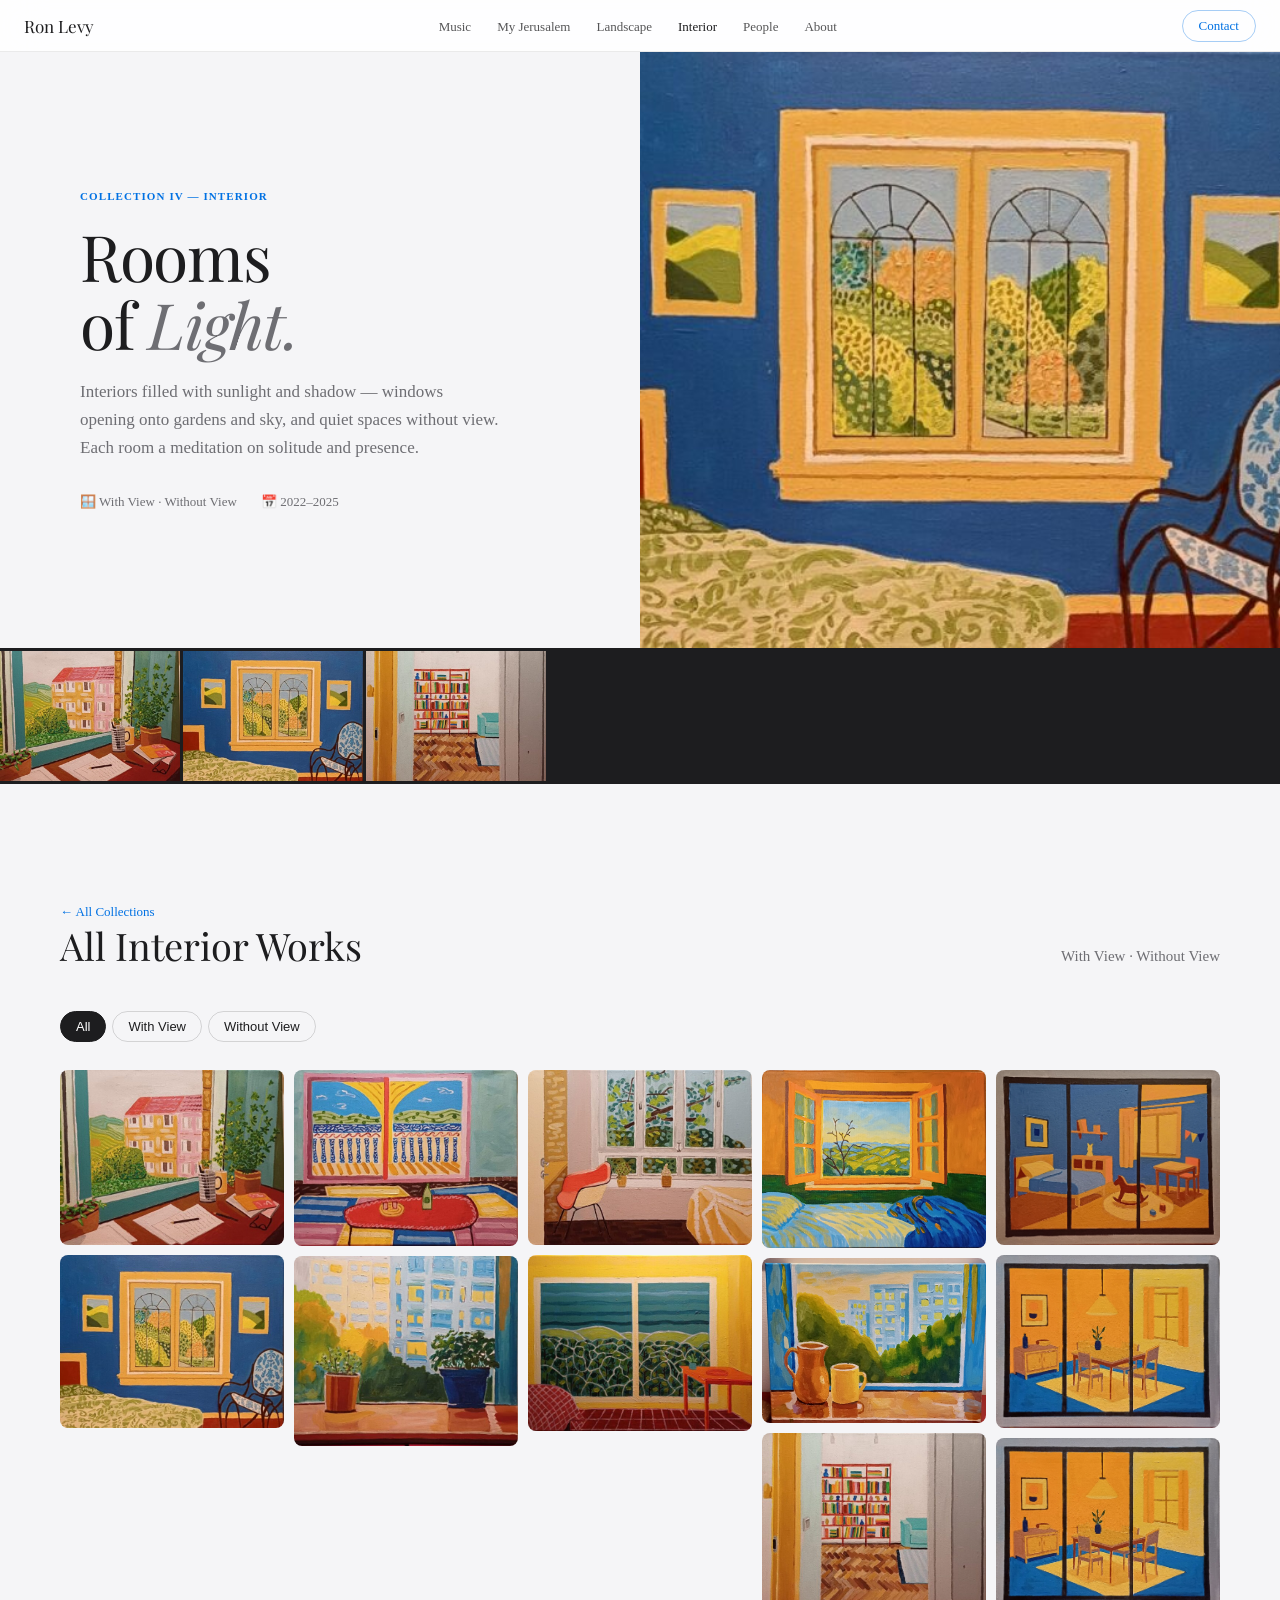
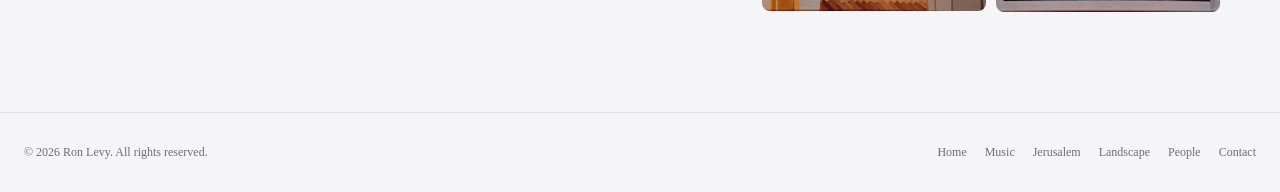
==== interior.html @ a3320984 "Add files via upload" ====
<!DOCTYPE html>
<html lang="en">
<head>
  <meta charset="UTF-8">
  <meta name="viewport" content="width=device-width, initial-scale=1.0">
  <title>Interior — Ron Levy Paintings</title>
  <link rel="preconnect" href="https://fonts.googleapis.com">
  <link href="https://fonts.googleapis.com/css2?family=Playfair+Display:ital,wght@0,400;0,500;1,400&display=swap" rel="stylesheet">
  <link rel="stylesheet" href="collection.css">
</head>
<body>

<nav>
  <a href="index.html" class="nav-logo">Ron Levy</a>
  <ul class="nav-links">
    <li><a href="music.html">Music</a></li>
    <li><a href="jerusalem.html">My Jerusalem</a></li>
    <li><a href="landscape.html">Landscape</a></li>
    <li><a href="interior.html" class="active">Interior</a></li>
    <li><a href="people.html">People</a></li>
    <li><a href="index.html#about">About</a></li>
  </ul>
  <a href="index.html#contact" class="nav-cta">Contact</a>
</nav>

<section class="col-hero">
  <div class="col-hero-left">
    <p class="col-hero-eyebrow reveal">Collection IV — Interior</p>
    <h1 class="col-hero-h1 reveal">Rooms<br>of <em>Light.</em></h1>
    <p class="col-hero-desc reveal">Interiors filled with sunlight and shadow — windows opening onto gardens and sky, and quiet spaces without view. Each room a meditation on solitude and presence.</p>
    <div class="col-hero-meta reveal">
      <span>🪟 With View · Without View</span>
      <span>📅 2022–2025</span>
    </div>
  </div>
  <div class="col-hero-right" id="heroRight">
    <img src="Ron%20Levy%20%E2%80%94%20Paintings_files/Interior-with-view-5-1024x790-640x480.jpeg" alt="Interior with View V">
    <img src="Ron%20Levy%20%E2%80%94%20Paintings_files/Interior-with-view-6-1024x802-640x480.jpeg" alt="Interior with View VI">
    <img src="Ron%20Levy%20%E2%80%94%20Paintings_files/Interior-without-view-1024x814-640x480.jpeg" alt="Interior without View">
  </div>
</section>

<div class="banner-strip">
  <div class="banner-strip-item" onclick="lbOpenByIdx(0)"><img src="Ron%20Levy%20%E2%80%94%20Paintings_files/Interior-with-view-6-1024x802-640x480.jpeg" alt="With View I"></div>
  <div class="banner-strip-item" onclick="lbOpenByIdx(1)"><img src="Ron%20Levy%20%E2%80%94%20Paintings_files/Interior-with-view-5-1024x790-640x480.jpeg" alt="With View II"></div>
  <div class="banner-strip-item" onclick="lbOpenByIdx(6)"><img src="Ron%20Levy%20%E2%80%94%20Paintings_files/Interior-without-view-1024x814-640x480.jpeg" alt="Without View"></div>
</div>

<section class="gallery-sec">
  <div class="back-bar">
    <a href="index.html" class="back-link">← All Collections</a>
  </div>
  <div class="gallery-header">
    <h2 class="reveal">All Interior Works</h2>
    <p class="reveal">With View · Without View</p>
  </div>

  <div class="tabs">
    <button class="tab on" onclick="filter('all',this)">All</button>
    <button class="tab" onclick="filter('withview',this)">With View</button>
    <button class="tab" onclick="filter('withoutview',this)">Without View</button>
  </div>

  <div class="g-grid" id="gallery">

    <!-- WITH VIEW (6) -->
    <div class="gi" data-cat="withview" onclick="lbOpen(this)">
      <img src="Ron%20Levy%20%E2%80%94%20Paintings_files/Interior-with-view-6-1024x802-640x480.jpeg"
           data-full="Ron%20Levy%20%E2%80%94%20Paintings_files/Interior-with-view-6-1024x802-640x480.jpeg"
           alt="Interior with View I" loading="lazy">
      <div class="gi-cap">Interior with View I</div>
    </div>
    <div class="gi" data-cat="withview" onclick="lbOpen(this)">
      <img src="Ron%20Levy%20%E2%80%94%20Paintings_files/Interior-with-view-5-1024x790-640x480.jpeg"
           data-full="Ron%20Levy%20%E2%80%94%20Paintings_files/Interior-with-view-5-1024x790-640x480.jpeg"
           alt="Interior with View II" loading="lazy">
      <div class="gi-cap">Interior with View II</div>
    </div>
    <div class="gi" data-cat="withview" onclick="lbOpen(this)">
      <img src="Ron%20Levy%20%E2%80%94%20Paintings_files/Interior-with-view-4-1024x805-640x480.jpeg"
           data-full="Ron%20Levy%20%E2%80%94%20Paintings_files/Interior-with-view-4-1024x805-640x480.jpeg"
           alt="Interior with View III" loading="lazy">
      <div class="gi-cap">Interior with View III</div>
    </div>
    <div class="gi" data-cat="withview" onclick="lbOpen(this)">
      <img src="Ron%20Levy%20%E2%80%94%20Paintings_files/Interior-with-view-3-1024x869-640x480.jpeg"
           data-full="Ron%20Levy%20%E2%80%94%20Paintings_files/Interior-with-view-3-1024x869-640x480.jpeg"
           alt="Interior with View IV" loading="lazy">
      <div class="gi-cap">Interior with View IV</div>
    </div>
    <div class="gi" data-cat="withview" onclick="lbOpen(this)">
      <img src="Ron%20Levy%20%E2%80%94%20Paintings_files/Interior-with-view-2-1024x802-640x480.jpeg"
           data-full="Ron%20Levy%20%E2%80%94%20Paintings_files/Interior-with-view-2-1024x802-640x480.jpeg"
           alt="Interior with View V" loading="lazy">
      <div class="gi-cap">Interior with View V</div>
    </div>
    <div class="gi" data-cat="withview" onclick="lbOpen(this)">
      <img src="Ron%20Levy%20%E2%80%94%20Paintings_files/Interior-with-view-1024x800-640x480.jpeg"
           data-full="Ron%20Levy%20%E2%80%94%20Paintings_files/Interior-with-view-1024x800-640x480.jpeg"
           alt="Interior with View VI" loading="lazy">
      <div class="gi-cap">Interior with View VI</div>
    </div>
    <div class="gi" data-cat="withview" onclick="lbOpen(this)">
      <img src="Ron%20Levy%20%E2%80%94%20Paintings_files/%D7%9E%D7%A2%D7%91%D7%A8%20%D7%9C%D7%97%D7%9C%D7%95%D7%9F.jpg"
           data-full="Ron%20Levy%20%E2%80%94%20Paintings_files/%D7%9E%D7%A2%D7%91%D7%A8%20%D7%9C%D7%97%D7%9C%D7%95%D7%9F.jpg"
           alt="Beyond the Window" loading="lazy">
      <div class="gi-cap">Beyond the Window</div>
    </div>
    <div class="gi" data-cat="withview" onclick="lbOpen(this)">
      <img src="Ron%20Levy%20%E2%80%94%20Paintings_files/%D7%97%D7%9C%D7%95%D7%9F%20%D7%A2%D7%9D%20%D7%A9%D7%AA%D7%99%20%D7%95%D7%90%D7%96%D7%95%D7%AA%20%D7%A6%D7%9E%D7%95%D7%93%D7%95%D7%AA.jpg"
           data-full="Ron%20Levy%20%E2%80%94%20Paintings_files/%D7%97%D7%9C%D7%95%D7%9F%20%D7%A2%D7%9D%20%D7%A9%D7%AA%D7%99%20%D7%95%D7%90%D7%96%D7%95%D7%AA%20%D7%A6%D7%9E%D7%95%D7%93%D7%95%D7%AA.jpg"
           alt="Window with Two Vases" loading="lazy">
      <div class="gi-cap">Window with Two Vases</div>
    </div>

    <!-- WITHOUT VIEW -->
    <div class="gi" data-cat="withoutview" onclick="lbOpen(this)">
      <img src="Ron%20Levy%20%E2%80%94%20Paintings_files/Interior-without-view-1024x814-640x480.jpeg"
           data-full="Ron%20Levy%20%E2%80%94%20Paintings_files/Interior-without-view-1024x814-640x480.jpeg"
           alt="Interior without View" loading="lazy">
      <div class="gi-cap">Interior without View</div>
    </div>
    <div class="gi" data-cat="withoutview" onclick="lbOpen(this)">
      <img src="Ron%20Levy%20%E2%80%94%20Paintings_files/%D7%97%D7%93%D7%A8%20%D7%99%D7%9C%D7%93%D7%99%D7%9D.jpg"
           data-full="Ron%20Levy%20%E2%80%94%20Paintings_files/%D7%97%D7%93%D7%A8%20%D7%99%D7%9C%D7%93%D7%99%D7%9D.jpg"
           alt="Children's Room" loading="lazy">
      <div class="gi-cap">Children's Room</div>
    </div>
    <div class="gi" data-cat="withoutview" onclick="lbOpen(this)">
      <img src="Ron%20Levy%20%E2%80%94%20Paintings_files/%D7%97%D7%93%D7%A8%20%D7%90%D7%95%D7%9B%D7%9C.jpg"
           data-full="Ron%20Levy%20%E2%80%94%20Paintings_files/%D7%97%D7%93%D7%A8%20%D7%90%D7%95%D7%9B%D7%9C.jpg"
           alt="Dining Room" loading="lazy">
      <div class="gi-cap">Dining Room</div>
    </div>
    <div class="gi" data-cat="withoutview" onclick="lbOpen(this)">
      <img src="Ron%20Levy%20%E2%80%94%20Paintings_files/%D7%A1%D7%9C%D7%95%D7%9F.jpg"
           data-full="Ron%20Levy%20%E2%80%94%20Paintings_files/%D7%A1%D7%9C%D7%95%D7%9F.jpg"
           alt="Living Room" loading="lazy">
      <div class="gi-cap">Living Room</div>
    </div>

  </div>
</section>

<div class="lb" id="lbBox" onclick="lbOut(event)">
  <div class="lb-inner">
    <button class="lb-x" onclick="lbClose()">×</button>
    <button class="lb-nav lb-p" onclick="lbNav(-1)">‹</button>
    <img class="lb-img" id="lbImg" src="" alt="">
    <button class="lb-nav lb-n" onclick="lbNav(1)">›</button>
    <p class="lb-cap" id="lbCap"></p>
    <p class="lb-num" id="lbNum"></p>
  </div>
</div>

<footer>
  <p>© 2026 Ron Levy. All rights reserved.</p>
  <div class="fl">
    <a href="index.html">Home</a>
    <a href="music.html">Music</a>
    <a href="jerusalem.html">Jerusalem</a>
    <a href="landscape.html">Landscape</a>
    <a href="people.html">People</a>
    <a href="index.html#contact">Contact</a>
  </div>
</footer>

<script src="ron-levy.js"></script>
<script>
(function () { const imgs = [...document.querySelectorAll('#heroRight img')]; if (imgs.length < 2) return; let cur = 0; imgs.forEach((img, i) => { img.style.opacity = i === 0 ? '1' : '0'; }); setInterval(() => { imgs[cur].style.opacity = '0'; cur = (cur + 1) % imgs.length; imgs[cur].style.opacity = '1'; }, 3500); })();
var lbItems = [], lbIdx = 0;
function lbOpen(el) { lbItems = [...document.querySelectorAll('.gi')].filter(e => e.style.display !== 'none'); lbIdx = lbItems.indexOf(el); lbShow(lbIdx); document.getElementById('lbBox').classList.add('open'); document.body.style.overflow = 'hidden'; }
function lbOpenByIdx(i) { lbOpen(document.querySelectorAll('.gi')[i]); }
function lbShow(i) { const el = lbItems[i]; const img = el.querySelector('img'); document.getElementById('lbImg').src = img.dataset.full || img.src; document.getElementById('lbCap').textContent = el.querySelector('.gi-cap')?.textContent || img.alt; document.getElementById('lbNum').textContent = (i + 1) + ' of ' + lbItems.length; }
function lbNav(d) { lbIdx = (lbIdx + d + lbItems.length) % lbItems.length; lbShow(lbIdx); }
function lbClose() { document.getElementById('lbBox').classList.remove('open'); document.body.style.overflow = ''; }
function lbOut(e) { if (e.target.id === 'lbBox') lbClose(); }
document.addEventListener('keydown', e => { if (!document.getElementById('lbBox').classList.contains('open')) return; if (e.key === 'ArrowRight') lbNav(1); if (e.key === 'ArrowLeft') lbNav(-1); if (e.key === 'Escape') lbClose(); });
function filter(cat, btn) { document.querySelectorAll('.tab').forEach(b => b.classList.remove('on')); btn.classList.add('on'); document.querySelectorAll('.gi').forEach(el => { el.style.display = (cat === 'all' || el.dataset.cat === cat) ? 'block' : 'none'; }); }
const obs2 = new IntersectionObserver(es => es.forEach(e => { if (e.isIntersecting) { e.target.classList.add('vis'); obs2.unobserve(e.target); } }), { threshold: 0.06 });
document.querySelectorAll('.reveal').forEach(el => { const r = el.getBoundingClientRect(); if (r.top < window.innerHeight) el.classList.add('vis'); else obs2.observe(el); });
</script>
</body>
</html>
---- collection.css ----
/* ============================================================
   Ron Levy — Paintings  |  Shared Collection Page Styles
   ============================================================ */

*, *::before, *::after { box-sizing: border-box; margin: 0; padding: 0; }
:root {
  --white: #ffffff;
  --off-white: #f5f5f7;
  --dark: #1d1d1f;
  --mid-gray: #6e6e73;
  --accent: #0071e3;
  --nav-h: 52px;
}
html { scroll-behavior: smooth; }
body { font-family: var(--sans); color: var(--dark); overflow-x: hidden; -webkit-font-smoothing: antialiased; }
--sans: -apple-system, 'Helvetica Neue', sans-serif;
body { font-family: -apple-system, 'Helvetica Neue', sans-serif; color: var(--dark); overflow-x: hidden; -webkit-font-smoothing: antialiased; }

/* ── NAV ── */
nav {
  position: fixed; top: 0; left: 0; right: 0; z-index: 200;
  height: var(--nav-h);
  background: rgba(255,255,255,0.88);
  backdrop-filter: saturate(180%) blur(20px);
  -webkit-backdrop-filter: saturate(180%) blur(20px);
  border-bottom: 1px solid rgba(0,0,0,0.08);
  display: flex; align-items: center; justify-content: space-between;
  padding: 0 24px;
  transition: box-shadow 0.3s ease;
}
.nav-logo { font-family: 'Playfair Display', Georgia, serif; font-size: 17px; color: var(--dark); text-decoration: none; }
.nav-links { display: flex; gap: 0; list-style: none; }
.nav-links a { font-size: 13px; color: var(--dark); text-decoration: none; padding: 6px 13px; border-radius: 6px; opacity: 0.75; transition: opacity 0.2s, background 0.2s; }
.nav-links a:hover { opacity: 1; background: rgba(0,0,0,0.05); }
.nav-links a.active { opacity: 1; font-weight: 500; }
.nav-cta {
  font-size: 13px; color: var(--accent); text-decoration: none; font-weight: 500;
  padding: 7px 16px; border-radius: 980px;
  border: 1.5px solid rgba(0,113,227,0.35); transition: all 0.2s;
}
.nav-cta:hover { background: var(--accent); color: white; }

/* ── COLLECTION HERO ── */
.col-hero {
  min-height: 72vh;
  display: grid;
  grid-template-columns: 1fr 1fr;
  padding-top: var(--nav-h);
  overflow: hidden;
  background: var(--off-white);
}
.col-hero-left {
  display: flex; flex-direction: column; justify-content: center;
  padding: 64px 64px 64px 80px;
}
.col-hero-eyebrow {
  font-size: 11px; font-weight: 700; letter-spacing: 0.1em;
  text-transform: uppercase; color: var(--accent); margin-bottom: 20px;
}
.col-hero-h1 {
  font-family: 'Playfair Display', Georgia, serif;
  font-size: clamp(38px, 5vw, 68px);
  font-weight: 400; line-height: 1.06;
  letter-spacing: -0.02em; margin-bottom: 20px;
}
.col-hero-h1 em { font-style: italic; color: var(--mid-gray); }
.col-hero-desc {
  font-size: clamp(15px, 1.6vw, 17px);
  color: var(--mid-gray); max-width: 420px;
  line-height: 1.65; margin-bottom: 32px;
}
.col-hero-meta {
  font-size: 13px; color: var(--mid-gray);
  display: flex; gap: 24px; flex-wrap: wrap;
}
.col-hero-meta span { display: flex; align-items: center; gap: 6px; }
.col-hero-right {
  position: relative; overflow: hidden;
  background: #e5e5e5;
}
.col-hero-right img {
  position: absolute; inset: 0; width: 100%; height: 100%;
  object-fit: cover;
  transition: opacity 1.5s ease;
}

/* ── BANNER STRIP ── */
.banner-strip {
  display: flex; overflow-x: auto; gap: 3px;
  scrollbar-width: none; background: var(--dark); padding: 3px 0;
}
.banner-strip::-webkit-scrollbar { display: none; }
.banner-strip-item {
  flex: 0 0 180px; height: 130px; overflow: hidden; cursor: pointer;
  transition: flex-basis 0.4s ease;
}
.banner-strip-item:hover { flex-basis: 260px; }
.banner-strip-item img {
  width: 100%; height: 100%; object-fit: cover;
  transition: transform 0.5s ease;
}
.banner-strip-item:hover img { transform: scale(1.05); }

/* ── GALLERY SECTION ── */
.gallery-sec {
  background: var(--off-white); padding: 80px 0 100px;
  max-width: 100%;
}
.gallery-header {
  max-width: 1240px; margin: 0 auto 40px;
  padding: 0 40px;
  display: flex; align-items: baseline; justify-content: space-between; flex-wrap: wrap; gap: 16px;
}
.gallery-header h2 {
  font-family: 'Playfair Display', Georgia, serif;
  font-size: clamp(28px, 3vw, 38px); font-weight: 400;
}
.gallery-header p { font-size: 15px; color: var(--mid-gray); }
.tabs { display: flex; gap: 6px; flex-wrap: wrap; padding: 0 40px; max-width: 1240px; margin: 0 auto 28px; }
.tab {
  padding: 7px 15px; border-radius: 980px; font-size: 13px;
  font-weight: 500; border: 1.5px solid rgba(0,0,0,0.14);
  background: transparent; color: var(--dark); cursor: pointer;
  transition: all 0.2s;
}
.tab:hover:not(.on) { background: rgba(0,0,0,0.05); }
.tab.on { background: var(--dark); color: white; border-color: var(--dark); }
.g-grid {
  max-width: 1240px; margin: 0 auto; padding: 0 40px;
  columns: 5; column-gap: 10px;
}
.gi {
  break-inside: avoid; margin-bottom: 10px; cursor: pointer;
  position: relative; overflow: hidden; border-radius: 8px;
  background: #ddd;
}
.gi img {
  width: 100%; display: block; transition: transform 0.5s ease;
}
.gi:hover img { transform: scale(1.04); }
.gi-cap {
  position: absolute; bottom: 0; left: 0; right: 0;
  padding: 24px 10px 8px;
  background: linear-gradient(transparent, rgba(0,0,0,0.6));
  color: white; font-size: 10.5px; font-weight: 500;
  letter-spacing: 0.02em; opacity: 0; transition: opacity 0.3s;
}
.gi:hover .gi-cap { opacity: 1; }

/* ── BACK LINK ── */
.back-bar {
  max-width: 1240px; margin: 0 auto; padding: 40px 40px 0;
  display: flex; align-items: center; gap: 8px;
}
.back-link {
  font-size: 13px; color: var(--accent); text-decoration: none;
  display: flex; align-items: center; gap: 6px; font-weight: 500;
  transition: gap 0.2s ease;
}
.back-link:hover { gap: 10px; }

/* ── LIGHTBOX ── */
.lb {
  display: none; position: fixed; inset: 0; z-index: 500;
  background: rgba(0,0,0,0.93); backdrop-filter: blur(24px);
  -webkit-backdrop-filter: blur(24px);
  align-items: center; justify-content: center;
}
.lb.open { display: flex; }
.lb-inner { position: relative; max-width: min(90vw, 900px); width: 100%; text-align: center; }
.lb-img { max-width: 100%; max-height: 82vh; border-radius: 12px; box-shadow: 0 40px 100px rgba(0,0,0,0.5); object-fit: contain; display: block; margin: 0 auto; }
.lb-x { position: absolute; top: -46px; right: 0; background: rgba(255,255,255,0.12); border: none; color: white; width: 34px; height: 34px; border-radius: 50%; font-size: 18px; cursor: pointer; display: flex; align-items: center; justify-content: center; }
.lb-nav { position: fixed; top: 50%; width: 52px; height: 52px; background: rgba(255,255,255,0.15); border: none; color: white; border-radius: 50%; font-size: 28px; cursor: pointer; display: flex; align-items: center; justify-content: center; transform: translateY(-50%); transition: all 0.3s; }
.lb-nav:hover { background: rgba(255,255,255,0.35); transform: translateY(-50%) scale(1.1); }
.lb-p { left: 20px; }
.lb-n { right: 20px; }
.lb-cap { font-size: 13px; color: rgba(255,255,255,0.62); margin-top: 3px; }
.lb-num { font-size: 12px; color: rgba(255,255,255,0.35); margin-top: 8px; }

/* ── FOOTER ── */
footer {
  background: var(--off-white); border-top: 1px solid rgba(0,0,0,0.08);
  padding: 32px 24px; display: flex;
  justify-content: space-between; align-items: center; flex-wrap: wrap; gap: 12px;
}
footer p { font-size: 12px; color: var(--mid-gray); }
.fl { display: flex; gap: 18px; }
.fl a { font-size: 12px; color: var(--mid-gray); text-decoration: none; transition: color 0.2s; }
.fl a:hover { color: var(--dark); }

/* ── SCROLL REVEAL ── */
.reveal { opacity: 0; transform: translateY(26px); transition: opacity 0.75s cubic-bezier(.16,1,.3,1), transform 0.75s cubic-bezier(.16,1,.3,1); }
.reveal.vis { opacity: 1; transform: none; }
@media (prefers-reduced-motion: reduce) {
  .reveal { opacity: 1 !important; transform: none !important; transition: none !important; }
}

/* ── RESPONSIVE ── */
@media (max-width: 900px) {
  .col-hero { grid-template-columns: 1fr; }
  .col-hero-right { height: 280px; position: relative; }
  .col-hero-left { padding: 48px 24px; }
  .g-grid { columns: 3; }
  nav .nav-links { display: none; }
}
@media (max-width: 600px) {
  .g-grid { columns: 2; }
  .banner-strip-item { flex: 0 0 140px; height: 100px; }
}
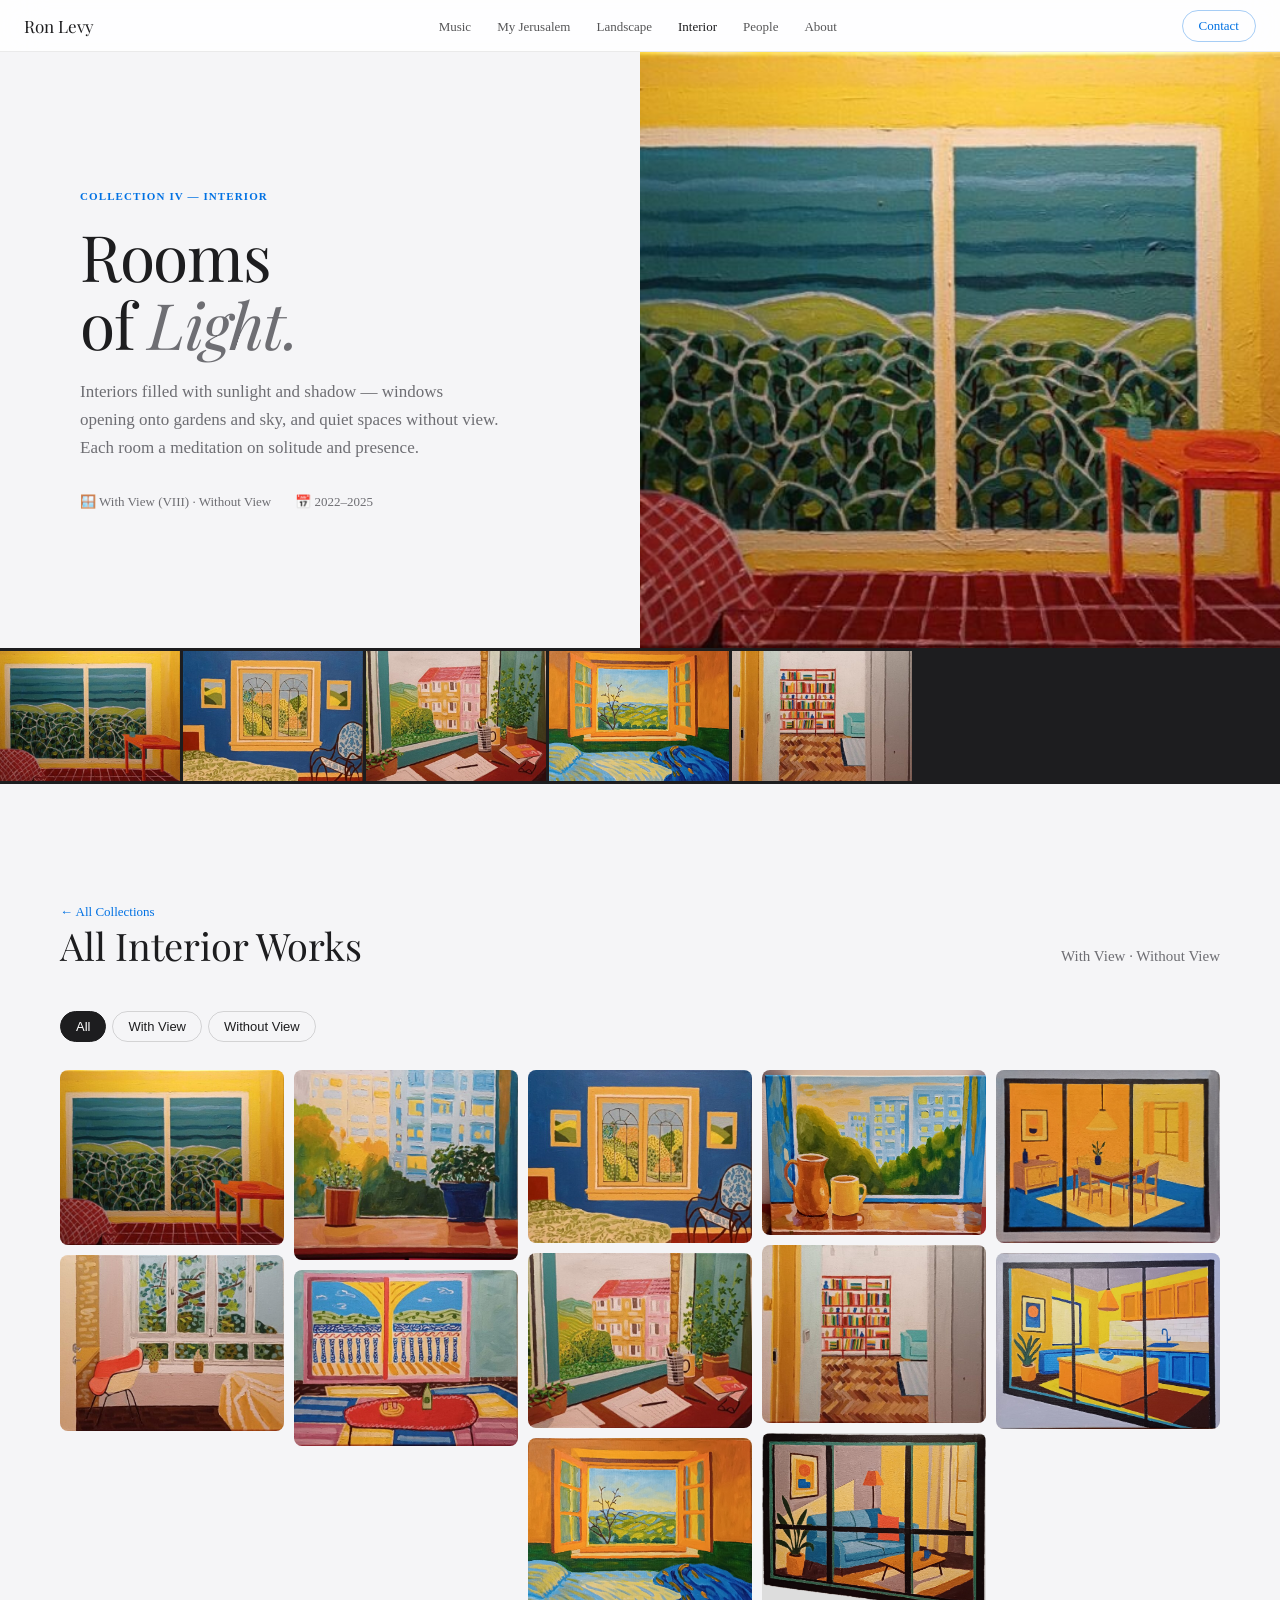
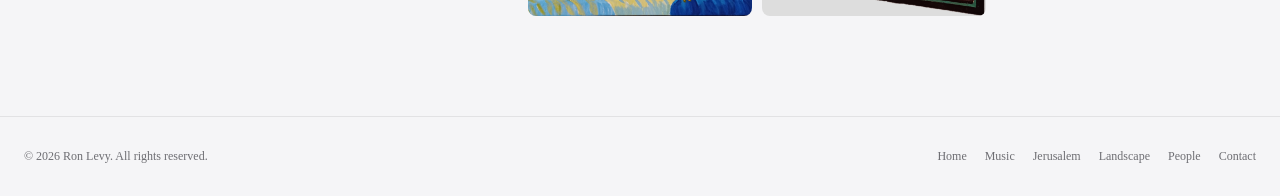
==== commit 7b2ad3ec: "Add new paintings, fix image sorting and broken filenames - Integrate 9 new paintings from 'new pain" ====
--- a/interior.html
+++ b/interior.html
@@ -29,21 +29,24 @@
     <h1 class="col-hero-h1 reveal">Rooms<br>of <em>Light.</em></h1>
     <p class="col-hero-desc reveal">Interiors filled with sunlight and shadow — windows opening onto gardens and sky, and quiet spaces without view. Each room a meditation on solitude and presence.</p>
     <div class="col-hero-meta reveal">
-      <span>🪟 With View · Without View</span>
+      <span>🪟 With View (VIII) · Without View</span>
       <span>📅 2022–2025</span>
     </div>
   </div>
   <div class="col-hero-right" id="heroRight">
-    <img src="Ron%20Levy%20%E2%80%94%20Paintings_files/Interior-with-view-5-1024x790-640x480.jpeg" alt="Interior with View V">
+    <img src="Ron%20Levy%20%E2%80%94%20Paintings_files/Interior-with-view-1024x800-640x480.jpeg" alt="Interior with View I">
     <img src="Ron%20Levy%20%E2%80%94%20Paintings_files/Interior-with-view-6-1024x802-640x480.jpeg" alt="Interior with View VI">
+    <img src="new%20painting/interiorwithview/Beyond%20the%20Window%20VII.jpg" alt="Beyond the Window VII">
     <img src="Ron%20Levy%20%E2%80%94%20Paintings_files/Interior-without-view-1024x814-640x480.jpeg" alt="Interior without View">
   </div>
 </section>
 
 <div class="banner-strip">
-  <div class="banner-strip-item" onclick="lbOpenByIdx(0)"><img src="Ron%20Levy%20%E2%80%94%20Paintings_files/Interior-with-view-6-1024x802-640x480.jpeg" alt="With View I"></div>
-  <div class="banner-strip-item" onclick="lbOpenByIdx(1)"><img src="Ron%20Levy%20%E2%80%94%20Paintings_files/Interior-with-view-5-1024x790-640x480.jpeg" alt="With View II"></div>
-  <div class="banner-strip-item" onclick="lbOpenByIdx(6)"><img src="Ron%20Levy%20%E2%80%94%20Paintings_files/Interior-without-view-1024x814-640x480.jpeg" alt="Without View"></div>
+  <div class="banner-strip-item" onclick="lbOpenByIdx(0)"><img src="Ron%20Levy%20%E2%80%94%20Paintings_files/Interior-with-view-1024x800-640x480.jpeg" alt="With View I"></div>
+  <div class="banner-strip-item" onclick="lbOpenByIdx(4)"><img src="Ron%20Levy%20%E2%80%94%20Paintings_files/Interior-with-view-5-1024x790-640x480.jpeg" alt="With View V"></div>
+  <div class="banner-strip-item" onclick="lbOpenByIdx(5)"><img src="Ron%20Levy%20%E2%80%94%20Paintings_files/Interior-with-view-6-1024x802-640x480.jpeg" alt="With View VI"></div>
+  <div class="banner-strip-item" onclick="lbOpenByIdx(6)"><img src="new%20painting/interiorwithview/Beyond%20the%20Window%20VII.jpg" alt="Beyond the Window VII"></div>
+  <div class="banner-strip-item" onclick="lbOpenByIdx(8)"><img src="Ron%20Levy%20%E2%80%94%20Paintings_files/Interior-without-view-1024x814-640x480.jpeg" alt="Without View"></div>
 </div>
 
 <section class="gallery-sec">
@@ -63,57 +66,57 @@
 
   <div class="g-grid" id="gallery">
 
-    <!-- WITH VIEW (6) -->
+    <!-- WITH VIEW (8) -->
     <div class="gi" data-cat="withview" onclick="lbOpen(this)">
-      <img src="Ron%20Levy%20%E2%80%94%20Paintings_files/Interior-with-view-6-1024x802-640x480.jpeg"
-           data-full="Ron%20Levy%20%E2%80%94%20Paintings_files/Interior-with-view-6-1024x802-640x480.jpeg"
+      <img src="Ron%20Levy%20%E2%80%94%20Paintings_files/Interior-with-view-1024x800-640x480.jpeg"
+           data-full="Ron%20Levy%20%E2%80%94%20Paintings_files/Interior-with-view-1024x800-640x480.jpeg"
            alt="Interior with View I" loading="lazy">
       <div class="gi-cap">Interior with View I</div>
     </div>
     <div class="gi" data-cat="withview" onclick="lbOpen(this)">
-      <img src="Ron%20Levy%20%E2%80%94%20Paintings_files/Interior-with-view-5-1024x790-640x480.jpeg"
-           data-full="Ron%20Levy%20%E2%80%94%20Paintings_files/Interior-with-view-5-1024x790-640x480.jpeg"
+      <img src="Ron%20Levy%20%E2%80%94%20Paintings_files/Interior-with-view-2-1024x802-640x480.jpeg"
+           data-full="Ron%20Levy%20%E2%80%94%20Paintings_files/Interior-with-view-2-1024x802-640x480.jpeg"
            alt="Interior with View II" loading="lazy">
       <div class="gi-cap">Interior with View II</div>
     </div>
     <div class="gi" data-cat="withview" onclick="lbOpen(this)">
-      <img src="Ron%20Levy%20%E2%80%94%20Paintings_files/Interior-with-view-4-1024x805-640x480.jpeg"
-           data-full="Ron%20Levy%20%E2%80%94%20Paintings_files/Interior-with-view-4-1024x805-640x480.jpeg"
+      <img src="Ron%20Levy%20%E2%80%94%20Paintings_files/Interior-with-view-3-1024x869-640x480.jpeg"
+           data-full="Ron%20Levy%20%E2%80%94%20Paintings_files/Interior-with-view-3-1024x869-640x480.jpeg"
            alt="Interior with View III" loading="lazy">
       <div class="gi-cap">Interior with View III</div>
     </div>
     <div class="gi" data-cat="withview" onclick="lbOpen(this)">
-      <img src="Ron%20Levy%20%E2%80%94%20Paintings_files/Interior-with-view-3-1024x869-640x480.jpeg"
-           data-full="Ron%20Levy%20%E2%80%94%20Paintings_files/Interior-with-view-3-1024x869-640x480.jpeg"
+      <img src="Ron%20Levy%20%E2%80%94%20Paintings_files/Interior-with-view-4-1024x805-640x480.jpeg"
+           data-full="Ron%20Levy%20%E2%80%94%20Paintings_files/Interior-with-view-4-1024x805-640x480.jpeg"
            alt="Interior with View IV" loading="lazy">
       <div class="gi-cap">Interior with View IV</div>
     </div>
     <div class="gi" data-cat="withview" onclick="lbOpen(this)">
-      <img src="Ron%20Levy%20%E2%80%94%20Paintings_files/Interior-with-view-2-1024x802-640x480.jpeg"
-           data-full="Ron%20Levy%20%E2%80%94%20Paintings_files/Interior-with-view-2-1024x802-640x480.jpeg"
+      <img src="Ron%20Levy%20%E2%80%94%20Paintings_files/Interior-with-view-5-1024x790-640x480.jpeg"
+           data-full="Ron%20Levy%20%E2%80%94%20Paintings_files/Interior-with-view-5-1024x790-640x480.jpeg"
            alt="Interior with View V" loading="lazy">
       <div class="gi-cap">Interior with View V</div>
     </div>
     <div class="gi" data-cat="withview" onclick="lbOpen(this)">
-      <img src="Ron%20Levy%20%E2%80%94%20Paintings_files/Interior-with-view-1024x800-640x480.jpeg"
-           data-full="Ron%20Levy%20%E2%80%94%20Paintings_files/Interior-with-view-1024x800-640x480.jpeg"
+      <img src="Ron%20Levy%20%E2%80%94%20Paintings_files/Interior-with-view-6-1024x802-640x480.jpeg"
+           data-full="Ron%20Levy%20%E2%80%94%20Paintings_files/Interior-with-view-6-1024x802-640x480.jpeg"
            alt="Interior with View VI" loading="lazy">
       <div class="gi-cap">Interior with View VI</div>
     </div>
     <div class="gi" data-cat="withview" onclick="lbOpen(this)">
-      <img src="Ron%20Levy%20%E2%80%94%20Paintings_files/%D7%9E%D7%A2%D7%91%D7%A8%20%D7%9C%D7%97%D7%9C%D7%95%D7%9F.jpg"
-           data-full="Ron%20Levy%20%E2%80%94%20Paintings_files/%D7%9E%D7%A2%D7%91%D7%A8%20%D7%9C%D7%97%D7%9C%D7%95%D7%9F.jpg"
-           alt="Beyond the Window" loading="lazy">
-      <div class="gi-cap">Beyond the Window</div>
+      <img src="new%20painting/interiorwithview/Beyond%20the%20Window%20VII.jpg"
+           data-full="new%20painting/interiorwithview/Beyond%20the%20Window%20VII.jpg"
+           alt="Beyond the Window VII" loading="lazy">
+      <div class="gi-cap">Beyond the Window VII</div>
     </div>
     <div class="gi" data-cat="withview" onclick="lbOpen(this)">
-      <img src="Ron%20Levy%20%E2%80%94%20Paintings_files/%D7%97%D7%9C%D7%95%D7%9F%20%D7%A2%D7%9D%20%D7%A9%D7%AA%D7%99%20%D7%95%D7%90%D7%96%D7%95%D7%AA%20%D7%A6%D7%9E%D7%95%D7%93%D7%95%D7%AA.jpg"
-           data-full="Ron%20Levy%20%E2%80%94%20Paintings_files/%D7%97%D7%9C%D7%95%D7%9F%20%D7%A2%D7%9D%20%D7%A9%D7%AA%D7%99%20%D7%95%D7%90%D7%96%D7%95%D7%AA%20%D7%A6%D7%9E%D7%95%D7%93%D7%95%D7%AA.jpg"
-           alt="Window with Two Vases" loading="lazy">
-      <div class="gi-cap">Window with Two Vases</div>
+      <img src="new%20painting/interiorwithview/Beyond%20the%20Window%20VIII.jpg"
+           data-full="new%20painting/interiorwithview/Beyond%20the%20Window%20VIII.jpg"
+           alt="Beyond the Window VIII" loading="lazy">
+      <div class="gi-cap">Beyond the Window VIII</div>
     </div>
 
-    <!-- WITHOUT VIEW -->
+    <!-- WITHOUT VIEW (4) -->
     <div class="gi" data-cat="withoutview" onclick="lbOpen(this)">
       <img src="Ron%20Levy%20%E2%80%94%20Paintings_files/Interior-without-view-1024x814-640x480.jpeg"
            data-full="Ron%20Levy%20%E2%80%94%20Paintings_files/Interior-without-view-1024x814-640x480.jpeg"
@@ -121,22 +124,22 @@
       <div class="gi-cap">Interior without View</div>
     </div>
     <div class="gi" data-cat="withoutview" onclick="lbOpen(this)">
-      <img src="Ron%20Levy%20%E2%80%94%20Paintings_files/%D7%97%D7%93%D7%A8%20%D7%99%D7%9C%D7%93%D7%99%D7%9D.jpg"
-           data-full="Ron%20Levy%20%E2%80%94%20Paintings_files/%D7%97%D7%93%D7%A8%20%D7%99%D7%9C%D7%93%D7%99%D7%9D.jpg"
-           alt="Children's Room" loading="lazy">
-      <div class="gi-cap">Children's Room</div>
+      <img src="new%20painting/interiorwithoutview/Living%20Room.png"
+           data-full="new%20painting/interiorwithoutview/Living%20Room.png"
+           alt="Living Room" loading="lazy">
+      <div class="gi-cap">Living Room</div>
     </div>
     <div class="gi" data-cat="withoutview" onclick="lbOpen(this)">
-      <img src="Ron%20Levy%20%E2%80%94%20Paintings_files/%D7%97%D7%93%D7%A8%20%D7%90%D7%95%D7%9B%D7%9C.jpg"
-           data-full="Ron%20Levy%20%E2%80%94%20Paintings_files/%D7%97%D7%93%D7%A8%20%D7%90%D7%95%D7%9B%D7%9C.jpg"
+      <img src="new%20painting/interiorwithoutview/Dining%20Room.jpg"
+           data-full="new%20painting/interiorwithoutview/Dining%20Room.jpg"
            alt="Dining Room" loading="lazy">
       <div class="gi-cap">Dining Room</div>
     </div>
     <div class="gi" data-cat="withoutview" onclick="lbOpen(this)">
-      <img src="Ron%20Levy%20%E2%80%94%20Paintings_files/%D7%A1%D7%9C%D7%95%D7%9F.jpg"
-           data-full="Ron%20Levy%20%E2%80%94%20Paintings_files/%D7%A1%D7%9C%D7%95%D7%9F.jpg"
-           alt="Living Room" loading="lazy">
-      <div class="gi-cap">Living Room</div>
+      <img src="new%20painting/interiorwithoutview/Kitchen.jpg"
+           data-full="new%20painting/interiorwithoutview/Kitchen.jpg"
+           alt="Kitchen" loading="lazy">
+      <div class="gi-cap">Kitchen</div>
     </div>
 
   </div>
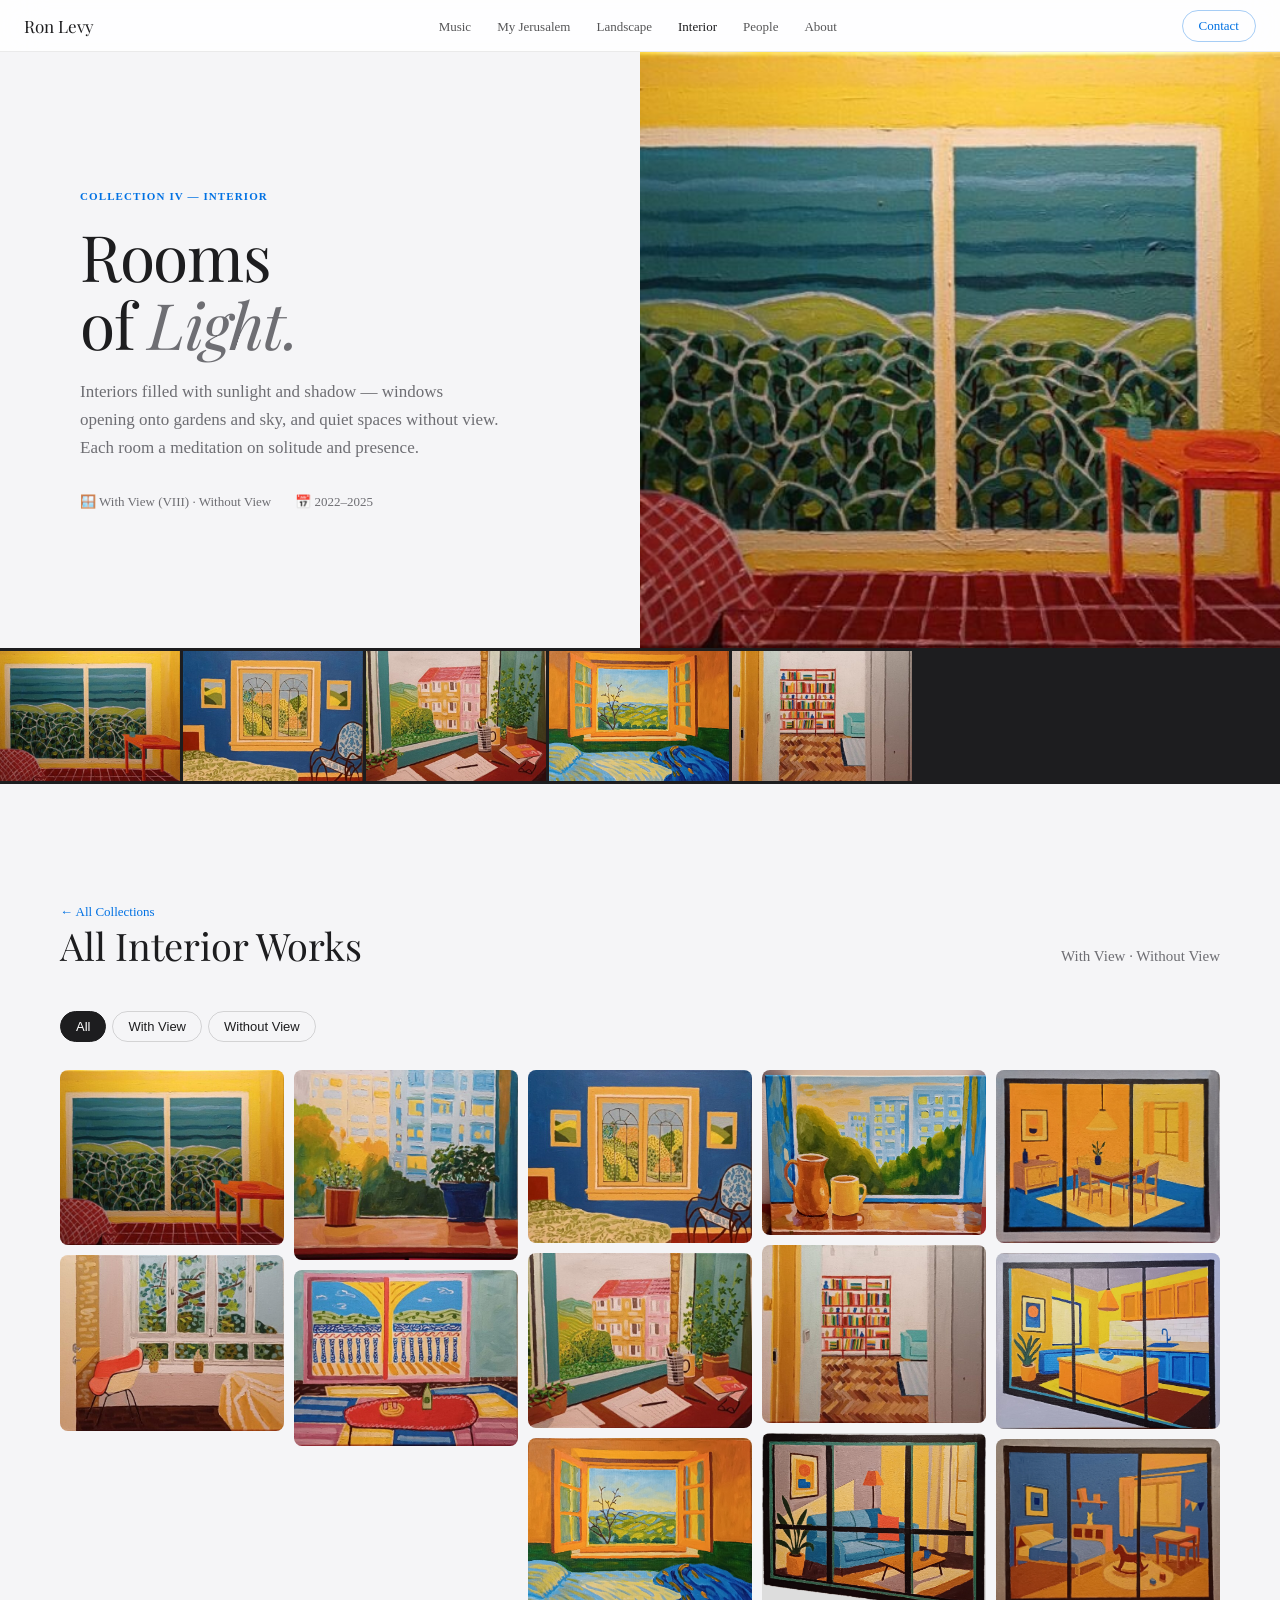
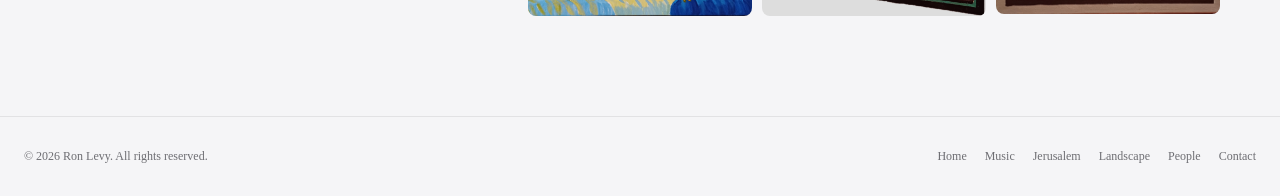
==== commit 6fa1944b: "Add Children's Room to Interior Without View" ====
--- a/interior.html
+++ b/interior.html
@@ -36,7 +36,7 @@
   <div class="col-hero-right" id="heroRight">
     <img src="Ron%20Levy%20%E2%80%94%20Paintings_files/Interior-with-view-1024x800-640x480.jpeg" alt="Interior with View I">
     <img src="Ron%20Levy%20%E2%80%94%20Paintings_files/Interior-with-view-6-1024x802-640x480.jpeg" alt="Interior with View VI">
-    <img src="new%20painting/interiorwithview/Beyond%20the%20Window%20VII.jpg" alt="Beyond the Window VII">
+    <img src="new%20painting/interiorwithview/Beyond%20the%20Window%20VII.jpg" alt="Interior with View VII">
     <img src="Ron%20Levy%20%E2%80%94%20Paintings_files/Interior-without-view-1024x814-640x480.jpeg" alt="Interior without View">
   </div>
 </section>
@@ -45,7 +45,7 @@
   <div class="banner-strip-item" onclick="lbOpenByIdx(0)"><img src="Ron%20Levy%20%E2%80%94%20Paintings_files/Interior-with-view-1024x800-640x480.jpeg" alt="With View I"></div>
   <div class="banner-strip-item" onclick="lbOpenByIdx(4)"><img src="Ron%20Levy%20%E2%80%94%20Paintings_files/Interior-with-view-5-1024x790-640x480.jpeg" alt="With View V"></div>
   <div class="banner-strip-item" onclick="lbOpenByIdx(5)"><img src="Ron%20Levy%20%E2%80%94%20Paintings_files/Interior-with-view-6-1024x802-640x480.jpeg" alt="With View VI"></div>
-  <div class="banner-strip-item" onclick="lbOpenByIdx(6)"><img src="new%20painting/interiorwithview/Beyond%20the%20Window%20VII.jpg" alt="Beyond the Window VII"></div>
+  <div class="banner-strip-item" onclick="lbOpenByIdx(6)"><img src="new%20painting/interiorwithview/Beyond%20the%20Window%20VII.jpg" alt="Interior with View VII"></div>
   <div class="banner-strip-item" onclick="lbOpenByIdx(8)"><img src="Ron%20Levy%20%E2%80%94%20Paintings_files/Interior-without-view-1024x814-640x480.jpeg" alt="Without View"></div>
 </div>
 
@@ -106,14 +106,14 @@
     <div class="gi" data-cat="withview" onclick="lbOpen(this)">
       <img src="new%20painting/interiorwithview/Beyond%20the%20Window%20VII.jpg"
            data-full="new%20painting/interiorwithview/Beyond%20the%20Window%20VII.jpg"
-           alt="Beyond the Window VII" loading="lazy">
-      <div class="gi-cap">Beyond the Window VII</div>
+           alt="Interior with View VII" loading="lazy">
+      <div class="gi-cap">Interior with View VII</div>
     </div>
     <div class="gi" data-cat="withview" onclick="lbOpen(this)">
       <img src="new%20painting/interiorwithview/Beyond%20the%20Window%20VIII.jpg"
            data-full="new%20painting/interiorwithview/Beyond%20the%20Window%20VIII.jpg"
-           alt="Beyond the Window VIII" loading="lazy">
-      <div class="gi-cap">Beyond the Window VIII</div>
+           alt="Interior with View VIII" loading="lazy">
+      <div class="gi-cap">Interior with View VIII</div>
     </div>
 
     <!-- WITHOUT VIEW (4) -->
@@ -140,6 +140,12 @@
            data-full="new%20painting/interiorwithoutview/Kitchen.jpg"
            alt="Kitchen" loading="lazy">
       <div class="gi-cap">Kitchen</div>
+    </div>
+    <div class="gi" data-cat="withoutview" onclick="lbOpen(this)">
+      <img src="new%20painting/interiorwithoutview/Children's%20Room.jpg"
+           data-full="new%20painting/interiorwithoutview/Children's%20Room.jpg"
+           alt="Children's Room" loading="lazy">
+      <div class="gi-cap">Children's Room</div>
     </div>
 
   </div>
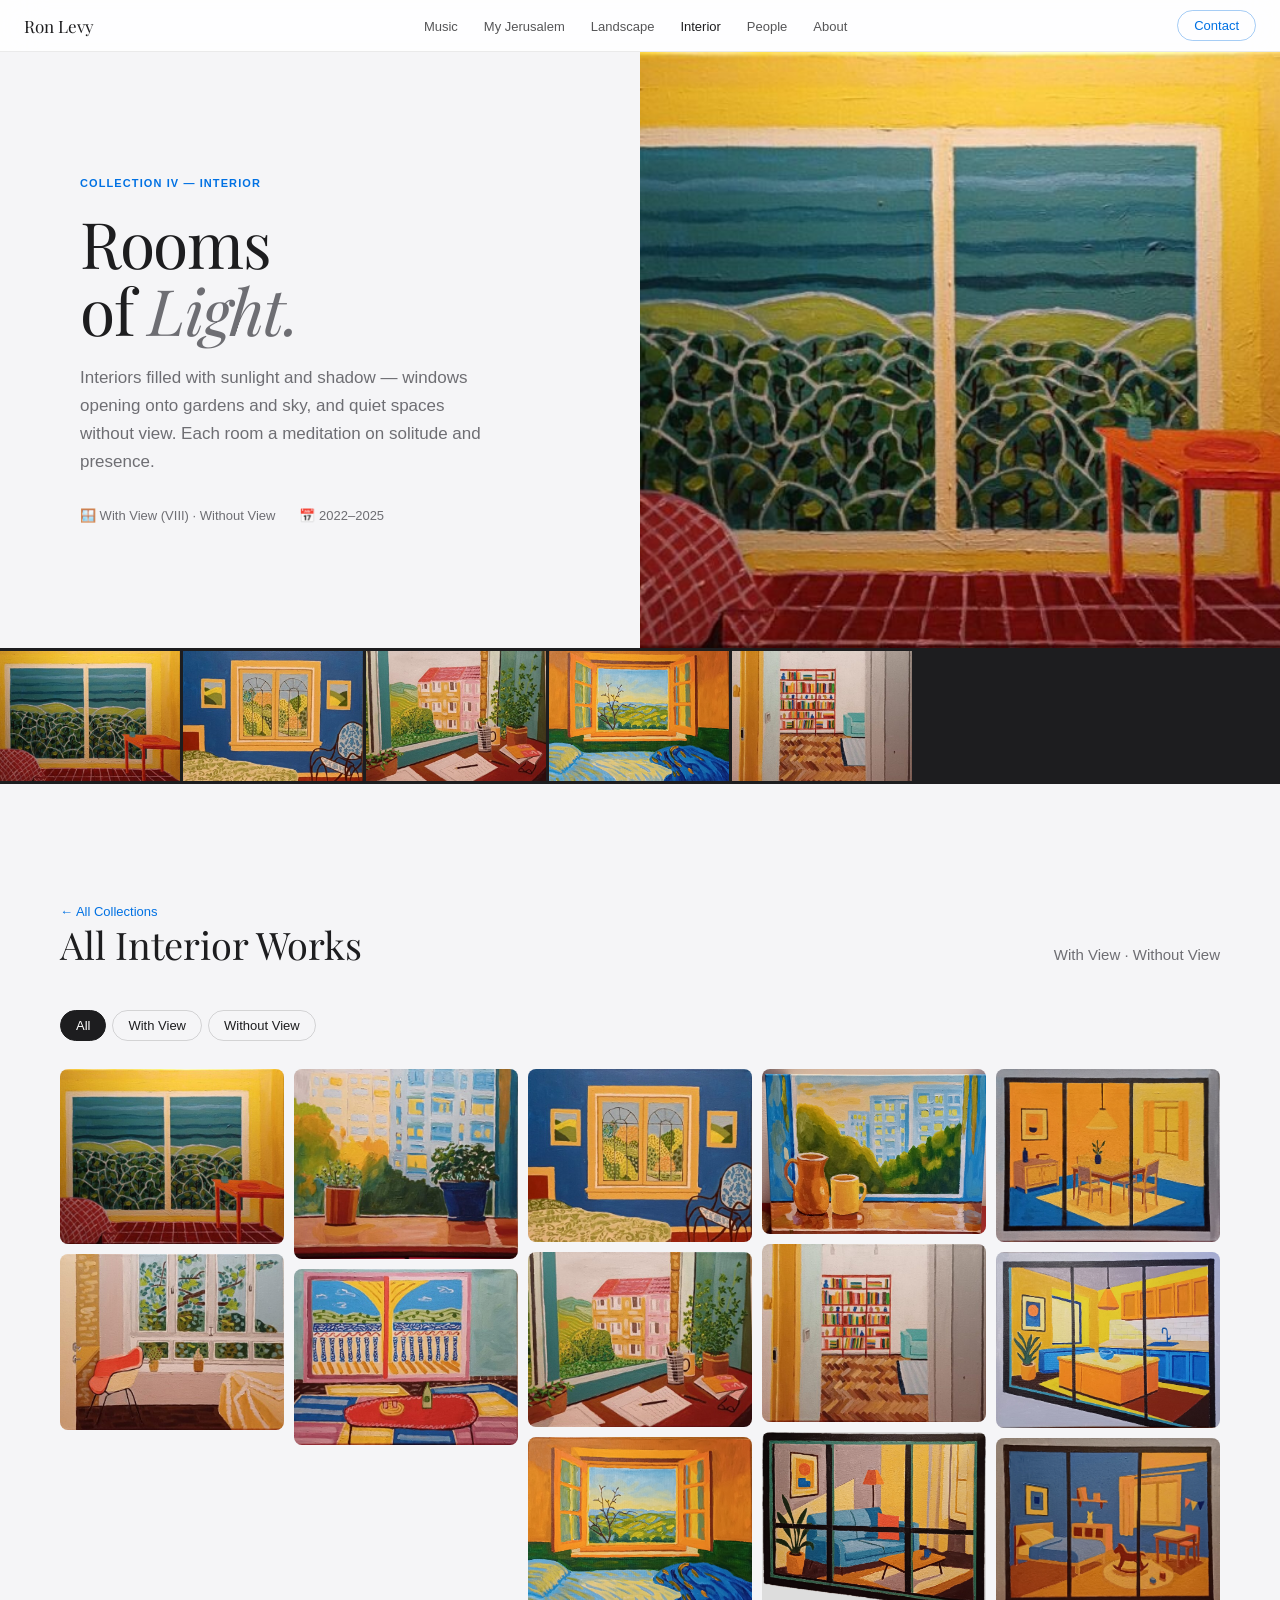
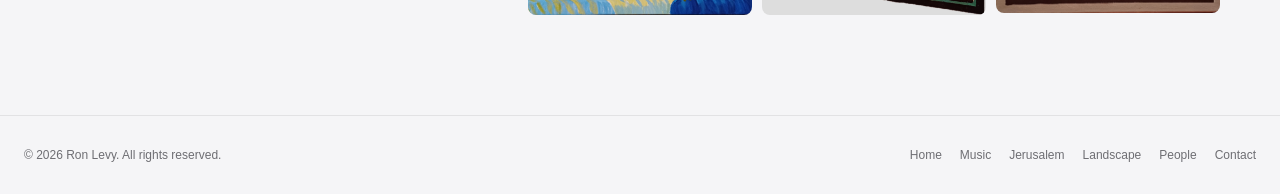
==== commit 6ac79953: "Fix CSS variable bug and interior.html comment count - Move --sans into :root block in collection.cs" ====
--- a/interior.html
+++ b/interior.html
@@ -4,9 +4,21 @@
   <meta charset="UTF-8">
   <meta name="viewport" content="width=device-width, initial-scale=1.0">
   <title>Interior — Ron Levy Paintings</title>
+  <meta name="description" content="Ron Levy's Interior collection: acrylic paintings of rooms, windows, and views — quiet domestic spaces painted with light and shadow by an Israeli self-taught painter based in Timrat.">
+  <script type="application/ld+json">
+  {"@context":"https://schema.org","@type":"CollectionPage","name":"Interior — Ron Levy Paintings","description":"Acrylic paintings of interiors by Israeli painter Ron Levy. The series includes rooms with and without views, windows opening onto gardens and sky, and quiet domestic spaces.","url":"https://ronlevy.art/interior.html","creator":{"@type":"Person","name":"Ron Levy","url":"https://ronlevy.art"}}
+  </script>
   <link rel="preconnect" href="https://fonts.googleapis.com">
   <link href="https://fonts.googleapis.com/css2?family=Playfair+Display:ital,wght@0,400;0,500;1,400&display=swap" rel="stylesheet">
   <link rel="stylesheet" href="collection.css">
+  <!-- Google Analytics -->
+  <script async src="https://www.googletagmanager.com/gtag/js?id=G-R94L45V05E"></script>
+  <script>
+    window.dataLayer = window.dataLayer || [];
+    function gtag(){dataLayer.push(arguments);}
+    gtag('js', new Date());
+    gtag('config', 'G-R94L45V05E');
+  </script>
 </head>
 <body>
 
@@ -116,7 +128,7 @@
       <div class="gi-cap">Interior with View VIII</div>
     </div>
 
-    <!-- WITHOUT VIEW (4) -->
+    <!-- WITHOUT VIEW (5) -->
     <div class="gi" data-cat="withoutview" onclick="lbOpen(this)">
       <img src="Ron%20Levy%20%E2%80%94%20Paintings_files/Interior-without-view-1024x814-640x480.jpeg"
            data-full="Ron%20Levy%20%E2%80%94%20Paintings_files/Interior-without-view-1024x814-640x480.jpeg"
--- a/collection.css
+++ b/collection.css
@@ -10,11 +10,10 @@
   --mid-gray: #6e6e73;
   --accent: #0071e3;
   --nav-h: 52px;
+  --sans: -apple-system, 'Helvetica Neue', sans-serif;
 }
 html { scroll-behavior: smooth; }
 body { font-family: var(--sans); color: var(--dark); overflow-x: hidden; -webkit-font-smoothing: antialiased; }
---sans: -apple-system, 'Helvetica Neue', sans-serif;
-body { font-family: -apple-system, 'Helvetica Neue', sans-serif; color: var(--dark); overflow-x: hidden; -webkit-font-smoothing: antialiased; }
 
 /* ── NAV ── */
 nav {
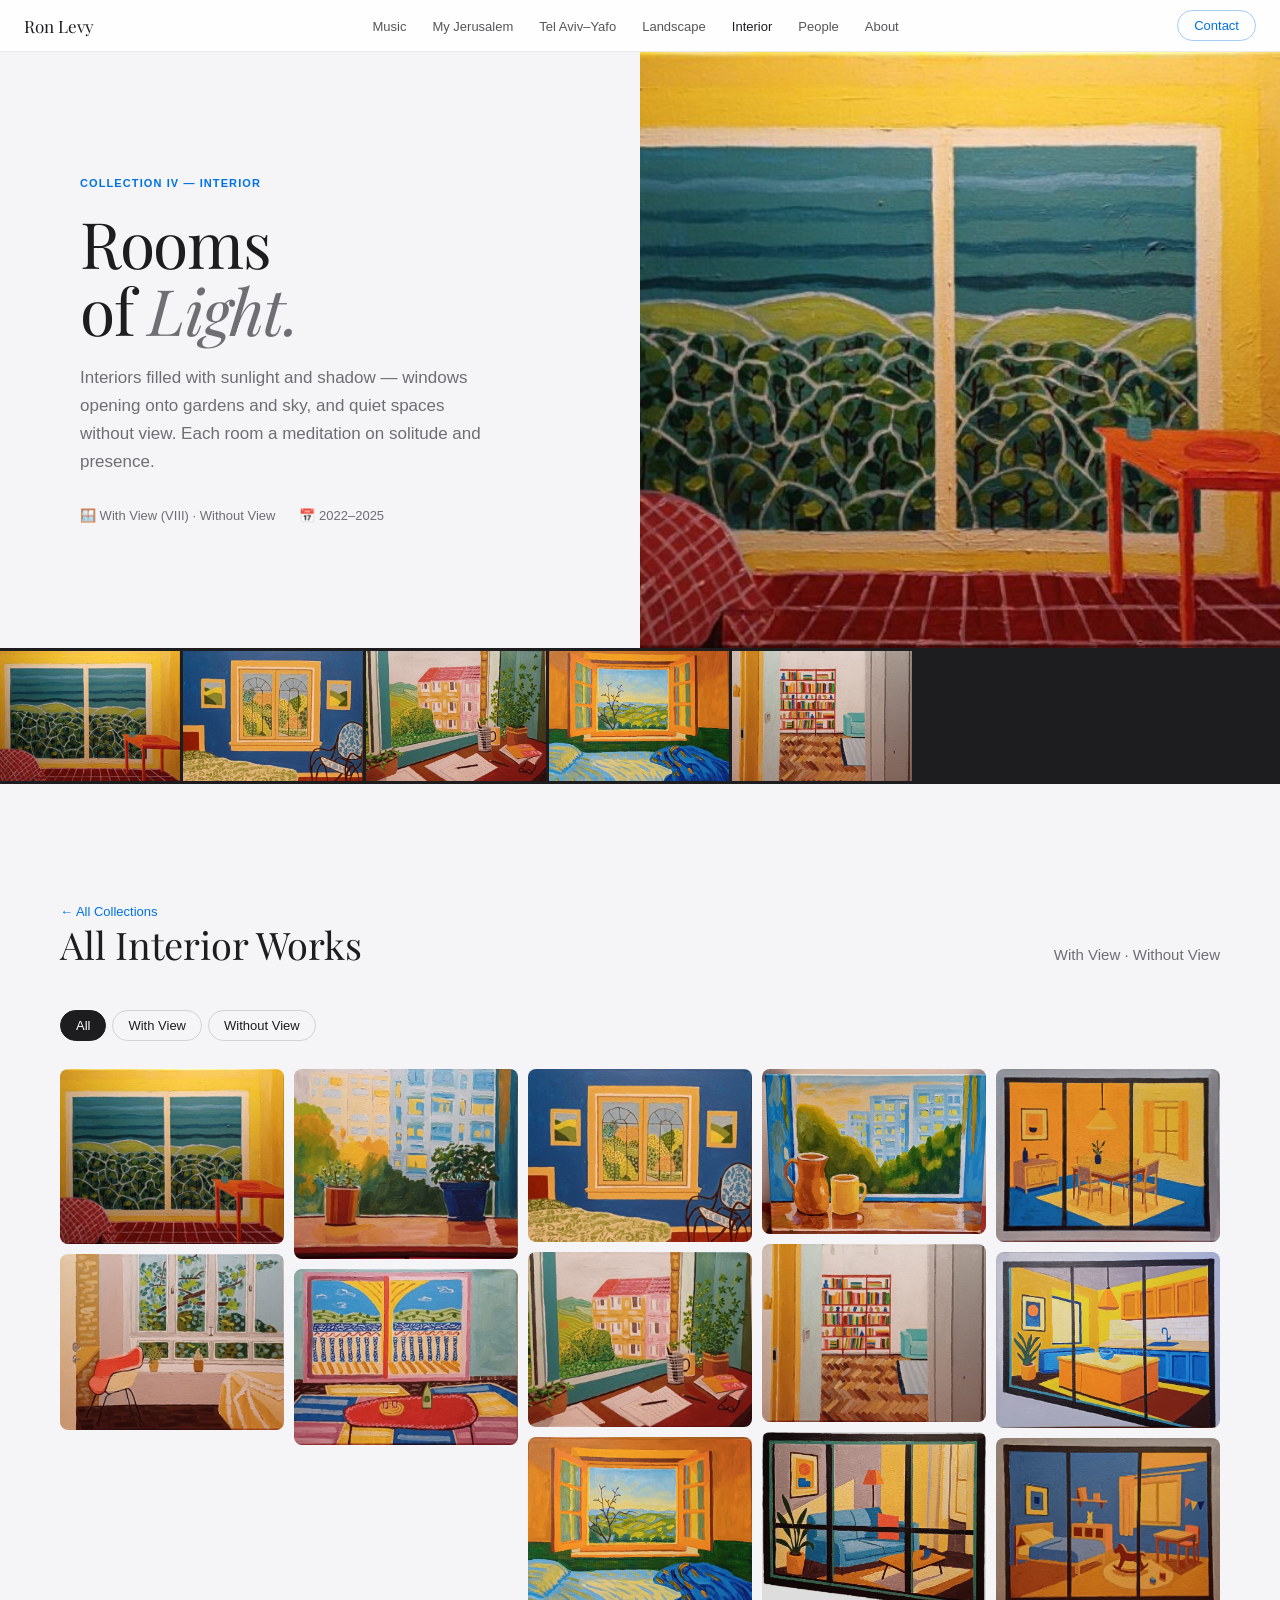
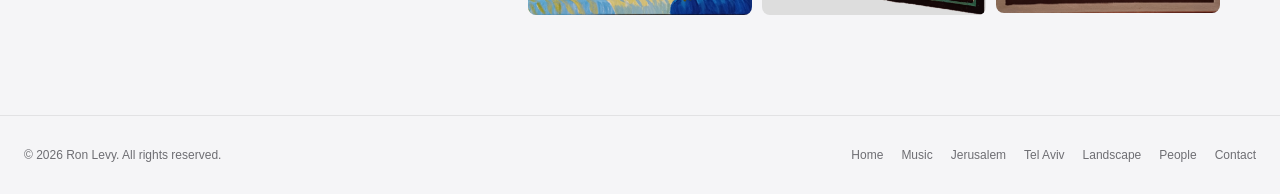
==== commit 603a3317: "Add Tel Aviv–Yafo as its own collection spotlight Creates tel-aviv.html (mirrors the Jerusalem colle" ====
--- a/interior.html
+++ b/interior.html
@@ -27,6 +27,7 @@
   <ul class="nav-links">
     <li><a href="music.html">Music</a></li>
     <li><a href="jerusalem.html">My Jerusalem</a></li>
+    <li><a href="tel-aviv.html">Tel Aviv–Yafo</a></li>
     <li><a href="landscape.html">Landscape</a></li>
     <li><a href="interior.html" class="active">Interior</a></li>
     <li><a href="people.html">People</a></li>
@@ -180,6 +181,7 @@
     <a href="index.html">Home</a>
     <a href="music.html">Music</a>
     <a href="jerusalem.html">Jerusalem</a>
+    <a href="tel-aviv.html">Tel Aviv</a>
     <a href="landscape.html">Landscape</a>
     <a href="people.html">People</a>
     <a href="index.html#contact">Contact</a>
